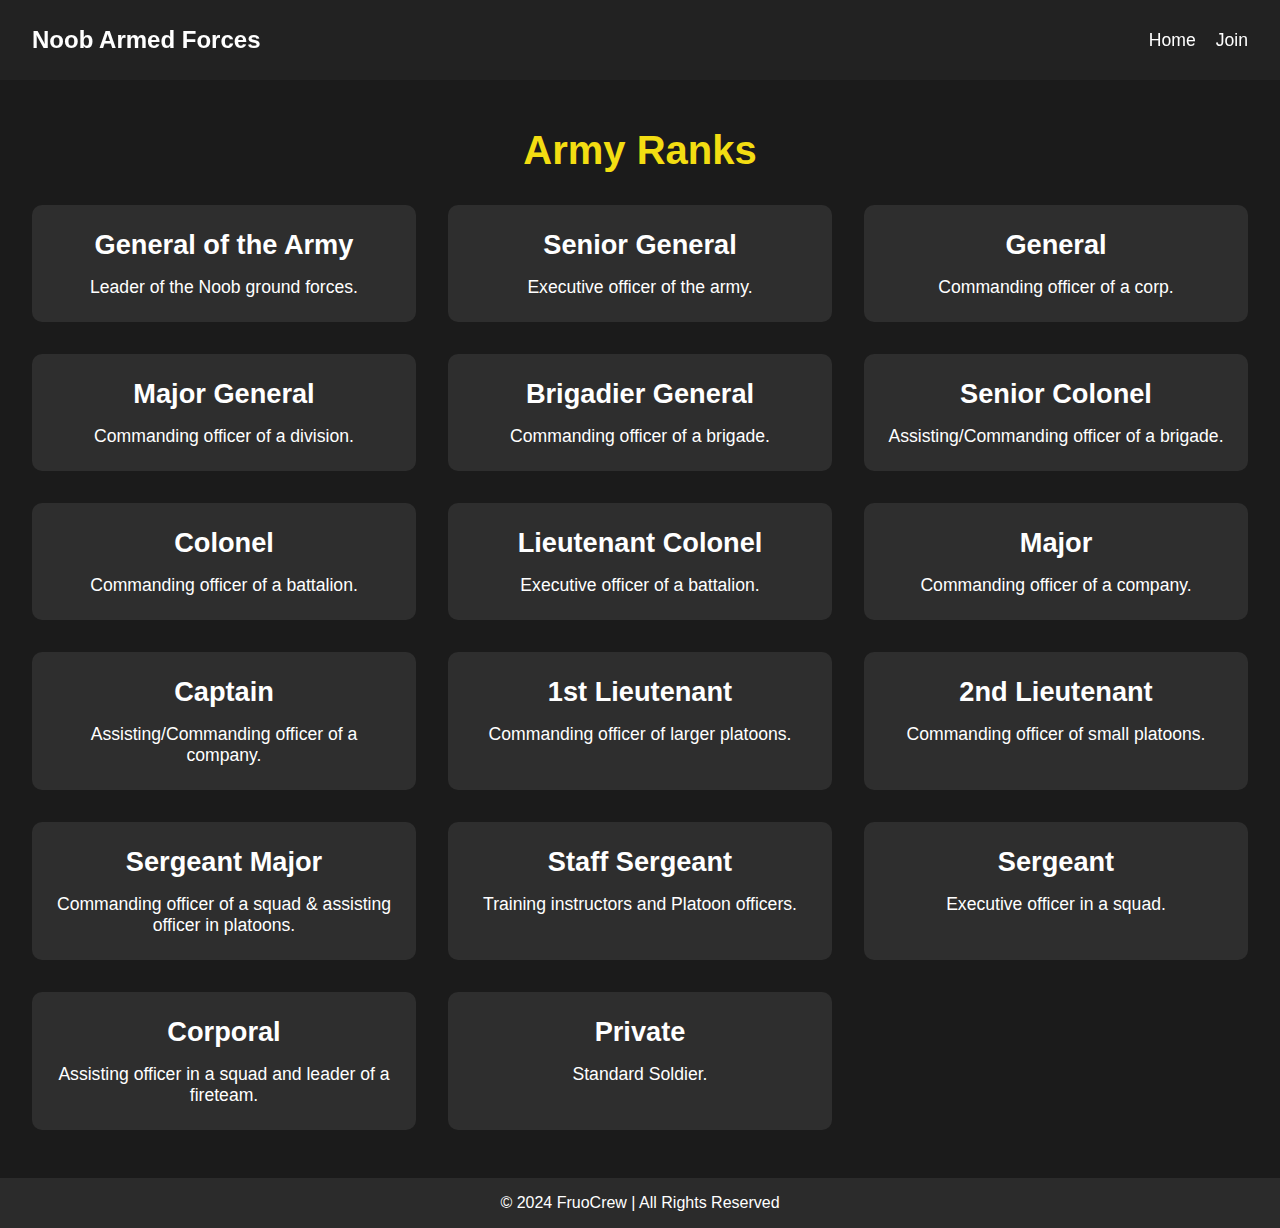
==== NAF/ranks/index.html @ 79b8bc30 "NAF" ====
<!DOCTYPE html>
<html lang="en">
<head>
    <meta charset="UTF-8">
    <meta name="viewport" content="width=device-width, initial-scale=1.0">
    <meta http-equiv="X-UA-Compatible" content="ie=edge">
    <title>Noob Armed Forces | Milsim</title>
    <link rel="stylesheet" href="styles.css">
</head>
<body>
    <!-- Navigation -->
    <header>
        <div class="container">
            <div class="logo">Noob Armed Forces</div>
            <nav>
                <ul>
                    <li><a href="https://thefruocrew.github.io/NAF/">Home</a></li>
                    <li><a href="https://discord.gg/zwAT4NjpgK">Join</a></li>
                </ul>
            </nav>
        </div>
    </header>

<!-- Ranks Section -->
    <section id="ranks" class="ranks">
        <h2>Army Ranks</h2>
        <div class="ranks-grid">
            <!-- High Command Ranks -->
            <div class="rank-card">
                <h3>General of the Army</h3>
                <p>Leader of the Noob ground forces.</p>
            </div>
            <div class="rank-card">
                <h3>Senior General</h3>
                <p>Executive officer of the army.</p>
            </div>
            <div class="rank-card">
                <h3>General</h3>
                <p>Commanding officer of a corp.</p>
            </div>
            <div class="rank-card">
                <h3>Major General</h3>
                <p>Commanding officer of a division.</p>
            </div>
            <div class="rank-card">
                <h3>Brigadier General</h3>
                <p>Commanding officer of a brigade.</p>
            </div>
            <div class="rank-card">
                <h3>Senior Colonel</h3>
                <p>Assisting/Commanding officer of a brigade.</p>
            </div>
            <div class="rank-card">
                <h3>Colonel</h3>
                <p>Commanding officer of a battalion.</p>
            </div>
            <div class="rank-card">
                <h3>Lieutenant Colonel</h3>
                <p>Executive officer of a battalion.</p>
            </div>

            <!-- Officer Ranks -->
            <div class="rank-card">
                <h3>Major</h3>
                <p>Commanding officer of a company.</p>
            </div>
            <div class="rank-card">
                <h3>Captain</h3>
                <p>Assisting/Commanding officer of a company.</p>
            </div>
            <div class="rank-card">
                <h3>1st Lieutenant</h3>
                <p>Commanding officer of larger platoons.</p>
            </div>
            <div class="rank-card">
                <h3>2nd Lieutenant</h3>
                <p>Commanding officer of small platoons.</p>
            </div>
            <div class="rank-card">
                <h3>Sergeant Major</h3>
                <p>Commanding officer of a squad & assisting officer in platoons.</p>
            </div>
            <div class="rank-card">
                <h3>Staff Sergeant</h3>
                <p>Training instructors and Platoon officers.</p>
            </div>

            <!-- Troop Ranks -->
            <div class="rank-card">
                <h3>Sergeant</h3>
                <p>Executive officer in a squad.</p>
            </div>
            <div class="rank-card">
                <h3>Corporal</h3>
                <p>Assisting officer in a squad and leader of a fireteam.</p>
            </div>
            <div class="rank-card">
                <h3>Private</h3>
                <p>Standard Soldier.</p>
            </div>
        </div>
    </section>

        <!-- Footer -->
        <footer>
            <p>&copy; 2024 FruoCrew | All Rights Reserved</p>
        </footer>
    
        <script src="script.js"></script>
    </body>
    </htm>
---- NAF/ranks/styles.css ----
/* Global Styles */
* {
    margin: 0;
    padding: 0;
    box-sizing: border-box;
}

body {
    font-family: 'Arial', sans-serif;
    background-color: #1e1e1e;
    color: #fff;
}

.container {
    display: flex;
    justify-content: space-between;
    align-items: center;
    padding: 1rem 2rem;
}

/* Header */
header {
    background-color: #2b2b2b5e;
    padding: 10px 0;
    position: sticky;
    top: 0;
    z-index: 100;
}

.logo {
    font-size: 1.5rem;
    font-weight: bold;
}

nav ul {
    display: flex;
    list-style-type: none;
}

nav ul li {
    margin-left: 20px;
}

nav ul li a {
    color: #fff;
    text-decoration: none;
    font-size: 1.1rem;
    transition: color 0.3s;
}

nav ul li a:hover {
    color: #f3e412;
}

/* Hero Section */
.hero {
    background: url('https://media1.tenor.com/m/XN9hpMXIb68AAAAd/nic-roblox.gif') no-repeat center center/cover;
    height: 100vh;
    display: flex;
    align-items: center;
    justify-content: center;
    text-align: center;
}

.hero-text {
    max-width: 700px;
    color: #fff;
}

.hero h1 {
    font-size: 3.5rem;
    margin-bottom: 1rem;
}

.hero p {
    font-size: 1.3rem;
    margin-bottom: 1.5rem;
}

.cta-btn {
    background-color: #f3ef12;
    color: #fff;
    padding: 15px 30px;
    border: none;
    border-radius: 5px;
    font-size: 1.2rem;
    cursor: pointer;
    transition: background-color 0.3s;
}

.cta-btn:hover {
    background-color: #e6c222;
}

/* Ranks Section */
.ranks {
    padding: 3rem 2rem;
    text-align: center;
    background-color: #1b1b1b;
}

.ranks h2 {
    font-size: 2.5rem;
    margin-bottom: 2rem;
    color: #f3dd12;
}

.ranks-grid {
    display: grid;
    grid-template-columns: repeat(3, 1fr);
    gap: 2rem;
}

.rank-card {
    background-color: #2e2e2e;
    padding: 1.5rem;
    border-radius: 10px;
    transition: transform 0.3s;
}

.rank-card:hover {
    transform: scale(1.05);
}

.rank-card h3 {
    font-size: 1.7rem;
    margin-bottom: 1rem;
}

.rank-card p {
    font-size: 1.1rem;
}

/* Events Section */
.events {
    padding: 3rem 2rem;
    background-color: #202020;
}

.events h2 {
    font-size: 2.5rem;
    margin-bottom: 2rem;
    color: #f3dd12;
    text-align: center;
}

.event-list {
    display: flex;
    justify-content: space-around;
}

.event {
    background-color: #2e2e2e;
    padding: 1.5rem;
    border-radius: 10px;
    text-align: center;
}

.event h3 {
    font-size: 1.5rem;
    margin-bottom: 0.5rem;
}

/* Join Section */
.join {
    padding: 3rem 2rem;
    text-align: center;
    background-color: #1b1b1b;
}

.join h2 {
    font-size: 2.5rem;
    margin-bottom: 1.5rem;
    color: #f3dd12;
}

/* Footer */
footer {
    padding: 1rem 0;
    background-color: #2b2b2b;
    text-align: center;
}
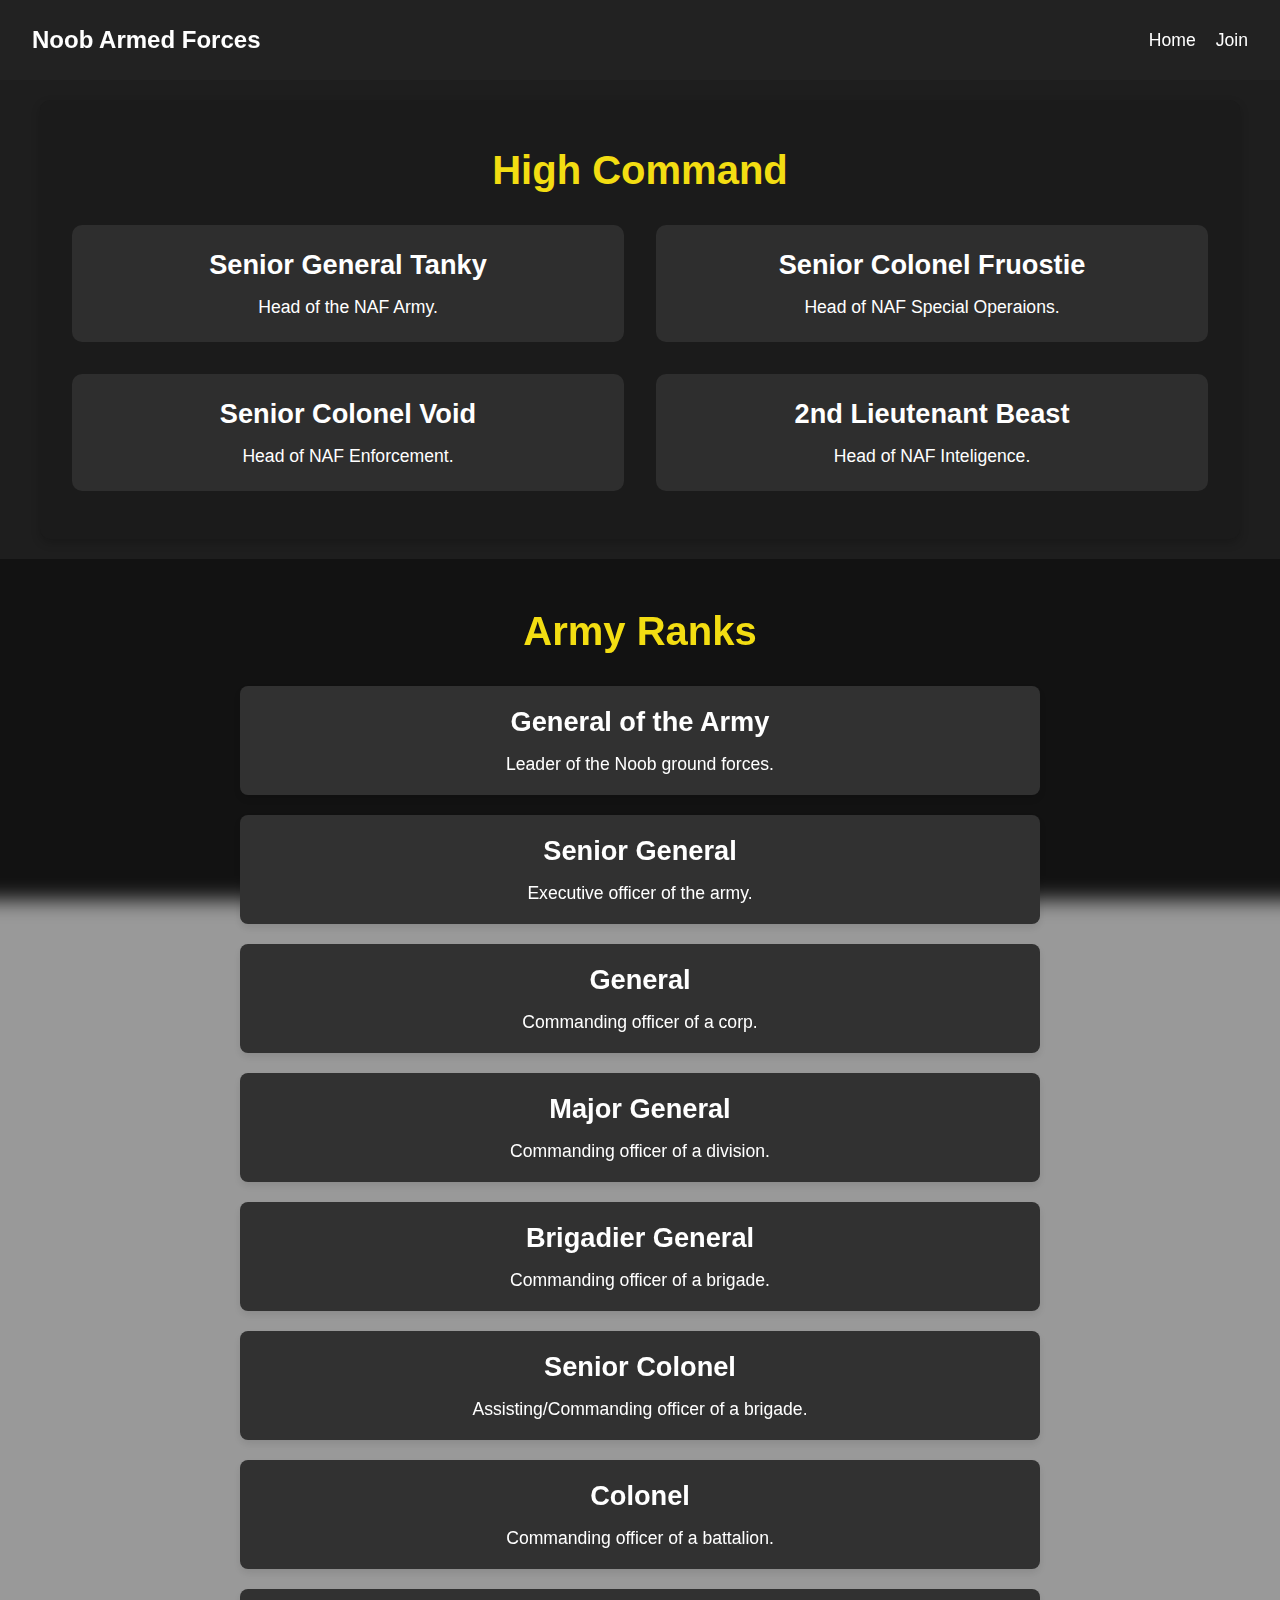
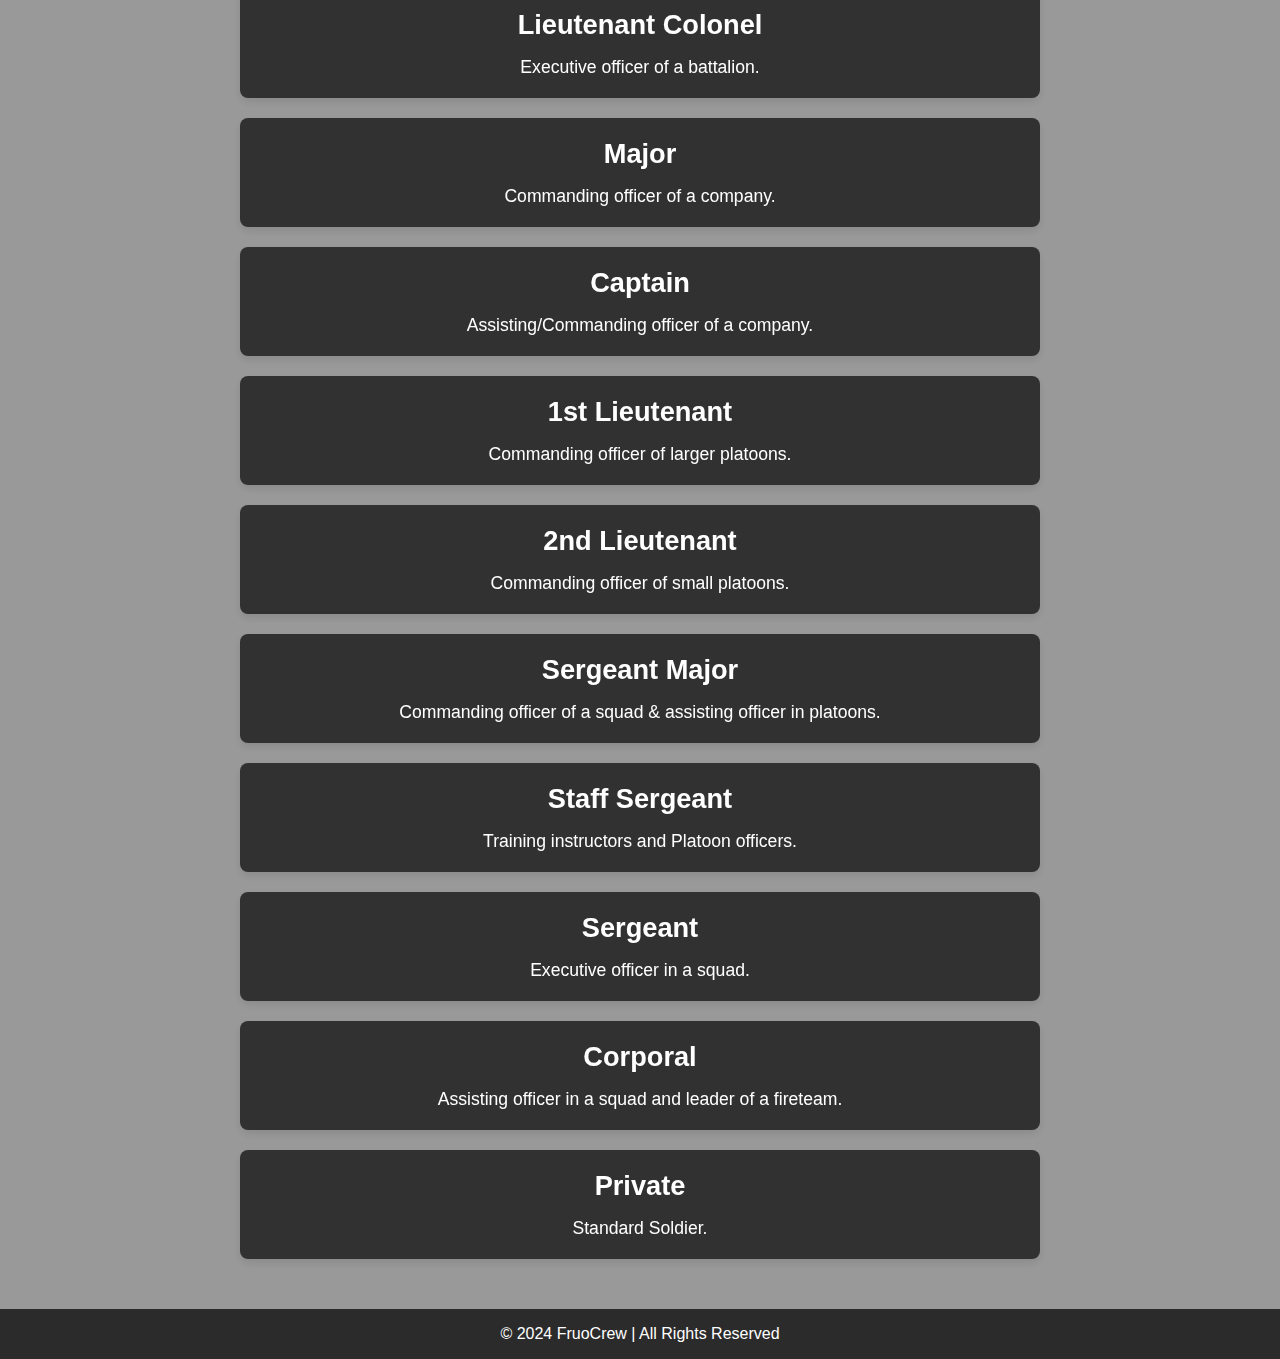
==== commit 11e0f890: "BLURRRR!!!!!!!!!!" ====
--- a/NAF/ranks/index.html
+++ b/NAF/ranks/index.html
@@ -21,85 +21,108 @@
         </div>
     </header>
 
-<!-- Ranks Section -->
-    <section id="ranks" class="ranks">
-        <h2>Army Ranks</h2>
-        <div class="ranks-grid">
-            <!-- High Command Ranks -->
-            <div class="rank-card">
-                <h3>General of the Army</h3>
-                <p>Leader of the Noob ground forces.</p>
+<!-- High Command -->
+    <section id="highcommand" class="highcommand">
+        <h2>High Command</h2>
+        <div class="command-grid">
+            <div class="command-card">
+                <h3>Senior General Tanky</h3>
+                <p>Head of the NAF Army.</p>
             </div>
-            <div class="rank-card">
-                <h3>Senior General</h3>
-                <p>Executive officer of the army.</p>
+            <div class="command-card">
+                <h3>Senior Colonel Fruostie</h3>
+                <p>Head of NAF Special Operaions.</p>
             </div>
-            <div class="rank-card">
-                <h3>General</h3>
-                <p>Commanding officer of a corp.</p>
+            <div class="command-card">
+                <h3>Senior Colonel Void</h3>
+                <p>Head of NAF Enforcement.</p>
             </div>
-            <div class="rank-card">
-                <h3>Major General</h3>
-                <p>Commanding officer of a division.</p>
-            </div>
-            <div class="rank-card">
-                <h3>Brigadier General</h3>
-                <p>Commanding officer of a brigade.</p>
-            </div>
-            <div class="rank-card">
-                <h3>Senior Colonel</h3>
-                <p>Assisting/Commanding officer of a brigade.</p>
-            </div>
-            <div class="rank-card">
-                <h3>Colonel</h3>
-                <p>Commanding officer of a battalion.</p>
-            </div>
-            <div class="rank-card">
-                <h3>Lieutenant Colonel</h3>
-                <p>Executive officer of a battalion.</p>
-            </div>
-
-            <!-- Officer Ranks -->
-            <div class="rank-card">
-                <h3>Major</h3>
-                <p>Commanding officer of a company.</p>
-            </div>
-            <div class="rank-card">
-                <h3>Captain</h3>
-                <p>Assisting/Commanding officer of a company.</p>
-            </div>
-            <div class="rank-card">
-                <h3>1st Lieutenant</h3>
-                <p>Commanding officer of larger platoons.</p>
-            </div>
-            <div class="rank-card">
-                <h3>2nd Lieutenant</h3>
-                <p>Commanding officer of small platoons.</p>
-            </div>
-            <div class="rank-card">
-                <h3>Sergeant Major</h3>
-                <p>Commanding officer of a squad & assisting officer in platoons.</p>
-            </div>
-            <div class="rank-card">
-                <h3>Staff Sergeant</h3>
-                <p>Training instructors and Platoon officers.</p>
-            </div>
-
-            <!-- Troop Ranks -->
-            <div class="rank-card">
-                <h3>Sergeant</h3>
-                <p>Executive officer in a squad.</p>
-            </div>
-            <div class="rank-card">
-                <h3>Corporal</h3>
-                <p>Assisting officer in a squad and leader of a fireteam.</p>
-            </div>
-            <div class="rank-card">
-                <h3>Private</h3>
-                <p>Standard Soldier.</p>
+            <div class="command-card">
+                <h3>2nd Lieutenant Beast</h3>
+                <p>Head of NAF Inteligence.</p>
             </div>
         </div>
     </section>
+
+<!-- Ranks Section -->
+<section id="ranks" class="ranks">
+    <h2>Army Ranks</h2>
+    <div class="ranks-grid">
+        <!-- High Command Ranks -->
+        <div class="rank-card">
+            <h3>General of the Army</h3>
+            <p>Leader of the Noob ground forces.</p>
+        </div>
+        <div class="rank-card">
+            <h3>Senior General</h3>
+            <p>Executive officer of the army.</p>
+        </div>
+        <div class="rank-card">
+            <h3>General</h3>
+            <p>Commanding officer of a corp.</p>
+        </div>
+        <div class="rank-card">
+            <h3>Major General</h3>
+            <p>Commanding officer of a division.</p>
+        </div>
+        <div class="rank-card">
+            <h3>Brigadier General</h3>
+            <p>Commanding officer of a brigade.</p>
+        </div>
+        <div class="rank-card">
+            <h3>Senior Colonel</h3>
+            <p>Assisting/Commanding officer of a brigade.</p>
+        </div>
+        <div class="rank-card">
+            <h3>Colonel</h3>
+            <p>Commanding officer of a battalion.</p>
+        </div>
+        <div class="rank-card">
+            <h3>Lieutenant Colonel</h3>
+            <p>Executive officer of a battalion.</p>
+        </div>
+
+        <!-- Officer Ranks -->
+        <div class="rank-card">
+            <h3>Major</h3>
+            <p>Commanding officer of a company.</p>
+        </div>
+        <div class="rank-card">
+            <h3>Captain</h3>
+            <p>Assisting/Commanding officer of a company.</p>
+        </div>
+        <div class="rank-card">
+            <h3>1st Lieutenant</h3>
+            <p>Commanding officer of larger platoons.</p>
+        </div>
+        <div class="rank-card">
+            <h3>2nd Lieutenant</h3>
+            <p>Commanding officer of small platoons.</p>
+        </div>
+        <div class="rank-card">
+            <h3>Sergeant Major</h3>
+            <p>Commanding officer of a squad & assisting officer in platoons.</p>
+        </div>
+        <div class="rank-card">
+            <h3>Staff Sergeant</h3>
+            <p>Training instructors and Platoon officers.</p>
+        </div>
+
+        <!-- Troop Ranks -->
+        <div class="rank-card">
+            <h3>Sergeant</h3>
+            <p>Executive officer in a squad.</p>
+        </div>
+        <div class="rank-card">
+            <h3>Corporal</h3>
+            <p>Assisting officer in a squad and leader of a fireteam.</p>
+        </div>
+        <div class="rank-card">
+            <h3>Private</h3>
+            <p>Standard Soldier.</p>
+        </div>
+    </div>
+</section>
 
         <!-- Footer -->
         <footer>
--- a/NAF/ranks/styles.css
+++ b/NAF/ranks/styles.css
@@ -3,6 +3,14 @@
     margin: 0;
     padding: 0;
     box-sizing: border-box;
+}
+
+html, body {
+    height: 100%; /* Ensure the background covers the full height */
+    font-family: 'Arial', sans-serif;
+    background: url('https://media1.tenor.com/m/XN9hpMXIb68AAAAd/nic-roblox.gif') no-repeat center center fixed;
+    background-size: cover; /* Ensures the image covers the entire page */
+    color: #fff;
 }
 
 body {
@@ -54,7 +62,6 @@
 
 /* Hero Section */
 .hero {
-    background: url('https://media1.tenor.com/m/XN9hpMXIb68AAAAd/nic-roblox.gif') no-repeat center center/cover;
     height: 100vh;
     display: flex;
     align-items: center;
@@ -93,6 +100,17 @@
 }
 
 /* Ranks Section */
+#ranks {
+    background-color: rgba(0, 0, 0, 0.4); /* Transparent background */
+    backdrop-filter: blur(10px); /* Adds a blur effect */
+    -webkit-backdrop-filter: blur(10px); /* Safari support */
+    background-size: cover; /* Ensures the image covers the entire section */
+    background-position: center; /* Centers the image */
+    background-repeat: no-repeat; /* Prevents the image from repeating */
+    padding: 50px 0; /* Adds padding to give the section some vertical spacing */
+    color: white; /* Ensures text is visible (optional, depending on image) */
+}
+
 .ranks {
     padding: 3rem 2rem;
     text-align: center;
@@ -107,27 +125,75 @@
 
 .ranks-grid {
     display: grid;
-    grid-template-columns: repeat(3, 1fr);
+    grid-template-columns: 1fr; /* Ensures one card per row */
+    gap: 20px; /* Adds space between the cards */
+    max-width: 800px; /* Limits the width of the grid */
+    margin: 0 auto; /* Centers the grid */
+}
+
+.rank-card {
+    background-color: #313131;
+    padding: 20px;
+    border-radius: 8px;
+    box-shadow: 0 4px 8px rgba(0, 0, 0, 0.1);
+    transition: transform 0.3s ease;
+}
+
+.rank-card:hover {
+    transform: scale(1.05); /* Adds a hover effect */
+}
+
+
+.rank-card h3 {
+    font-size: 1.7rem;
+    margin-bottom: 1rem;
+}
+
+.rank-card p {
+    font-size: 1.1rem;
+}
+
+/* High Command */
+.highcommand {
+    padding: 3rem 2rem;
+    text-align: center;
+    background-color: #1b1b1b;
+    box-shadow: 0 4px 10px rgba(0, 0, 0, 0.2); /* Adds a drop shadow to the section */
+    border-radius: 10px; /* Optional: adds rounded corners */
+    margin: 20px auto; /* Adds space around the section */
+    max-width: 1200px; /* Limits the width */
+}
+
+
+.highcommand h2 {
+    font-size: 2.5rem;
+    margin-bottom: 2rem;
+    color: #f3dd12;
+}
+
+.command-grid {
+    display: grid;
+    grid-template-columns: repeat(2, 1fr);
     gap: 2rem;
 }
 
-.rank-card {
+.command-card {
     background-color: #2e2e2e;
     padding: 1.5rem;
     border-radius: 10px;
     transition: transform 0.3s;
 }
 
-.rank-card:hover {
+.command-card:hover {
     transform: scale(1.05);
 }
 
-.rank-card h3 {
+.command-card h3 {
     font-size: 1.7rem;
     margin-bottom: 1rem;
 }
 
-.rank-card p {
+.command-card p {
     font-size: 1.1rem;
 }
 
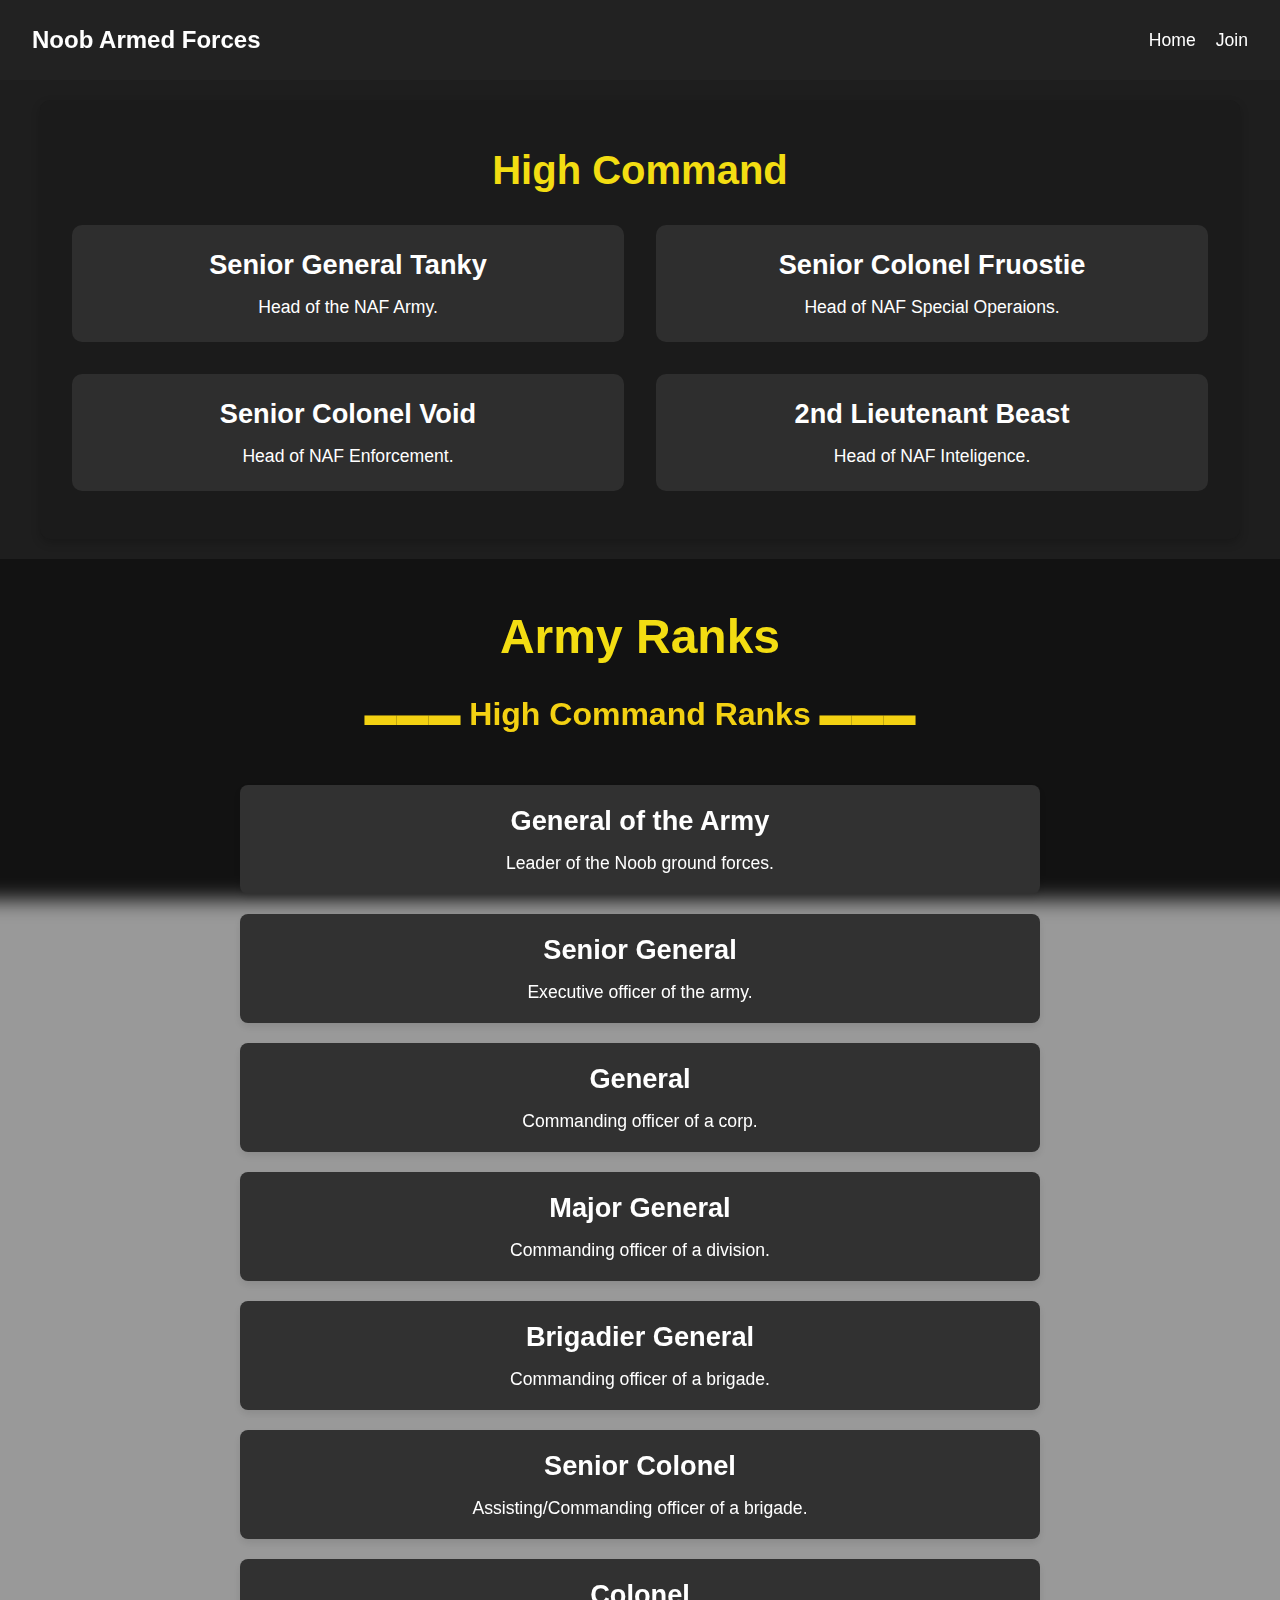
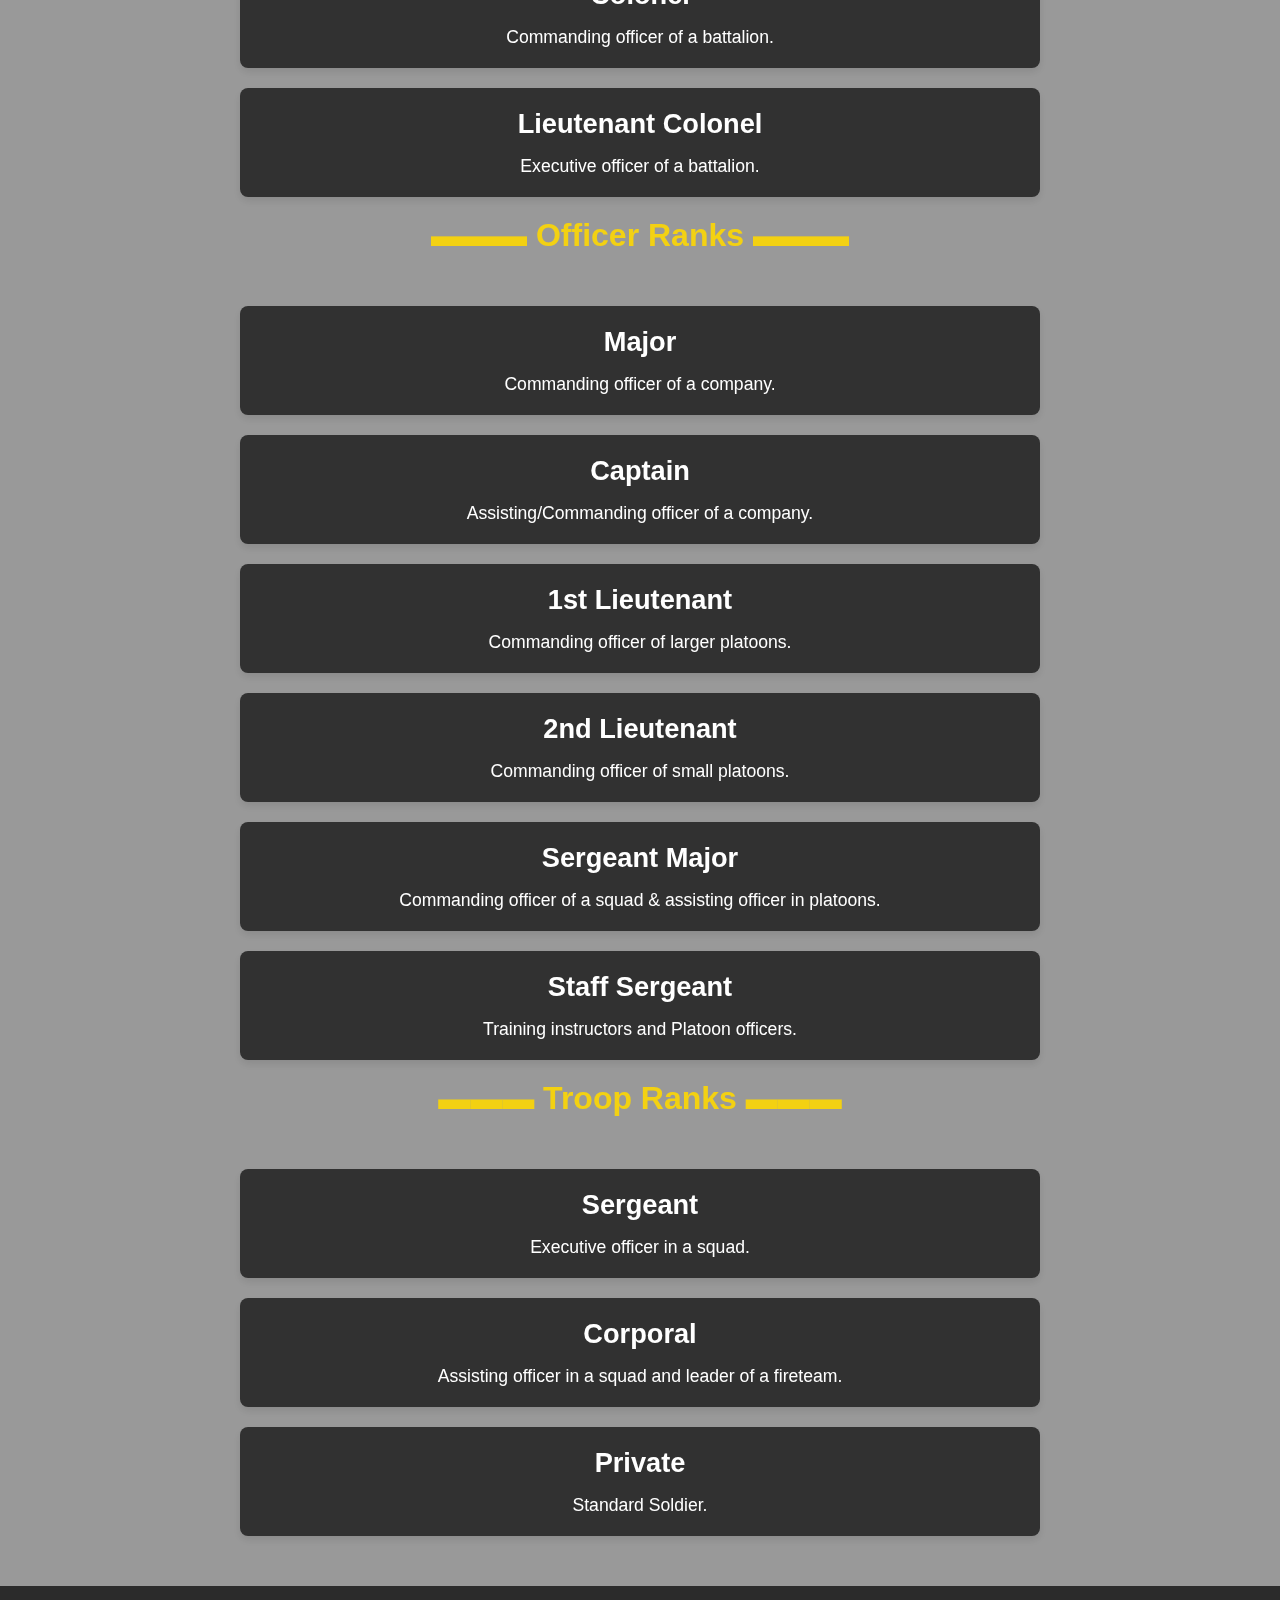
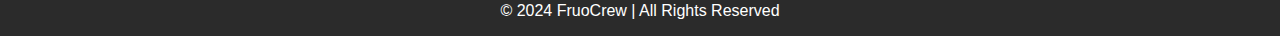
==== commit 5278f559: "Ranks" ====
--- a/NAF/ranks/index.html
+++ b/NAF/ranks/index.html
@@ -46,9 +46,10 @@
 
 <!-- Ranks Section -->
 <section id="ranks" class="ranks">
-    <h2>Army Ranks</h2>
+    <h1>Army Ranks</h1>
     <div class="ranks-grid">
         <!-- High Command Ranks -->
+         <h2>▬▬▬ High Command Ranks ▬▬▬</h2>
         <div class="rank-card">
             <h3>General of the Army</h3>
             <p>Leader of the Noob ground forces.</p>
@@ -83,6 +84,7 @@
         </div>
 
         <!-- Officer Ranks -->
+        <h2>▬▬▬ Officer Ranks ▬▬▬</h2>       
         <div class="rank-card">
             <h3>Major</h3>
             <p>Commanding officer of a company.</p>
@@ -109,6 +111,7 @@
         </div>
 
         <!-- Troop Ranks -->
+        <h2>▬▬▬ Troop Ranks ▬▬▬</h2>  
         <div class="rank-card">
             <h3>Sergeant</h3>
             <p>Executive officer in a squad.</p>
--- a/NAF/ranks/styles.css
+++ b/NAF/ranks/styles.css
@@ -117,10 +117,16 @@
     background-color: #1b1b1b;
 }
 
+.ranks h1 {
+    font-size: 3rem;
+    margin-bottom: 2rem;
+    color: #f3dd12;
+}
+
 .ranks h2 {
-    font-size: 2.5rem;
-    margin-bottom: 2rem;
-    color: #f3dd12;
+    font-size: 2rem;
+    margin-bottom: 2rem;
+    color: #f3d112;
 }
 
 .ranks-grid {
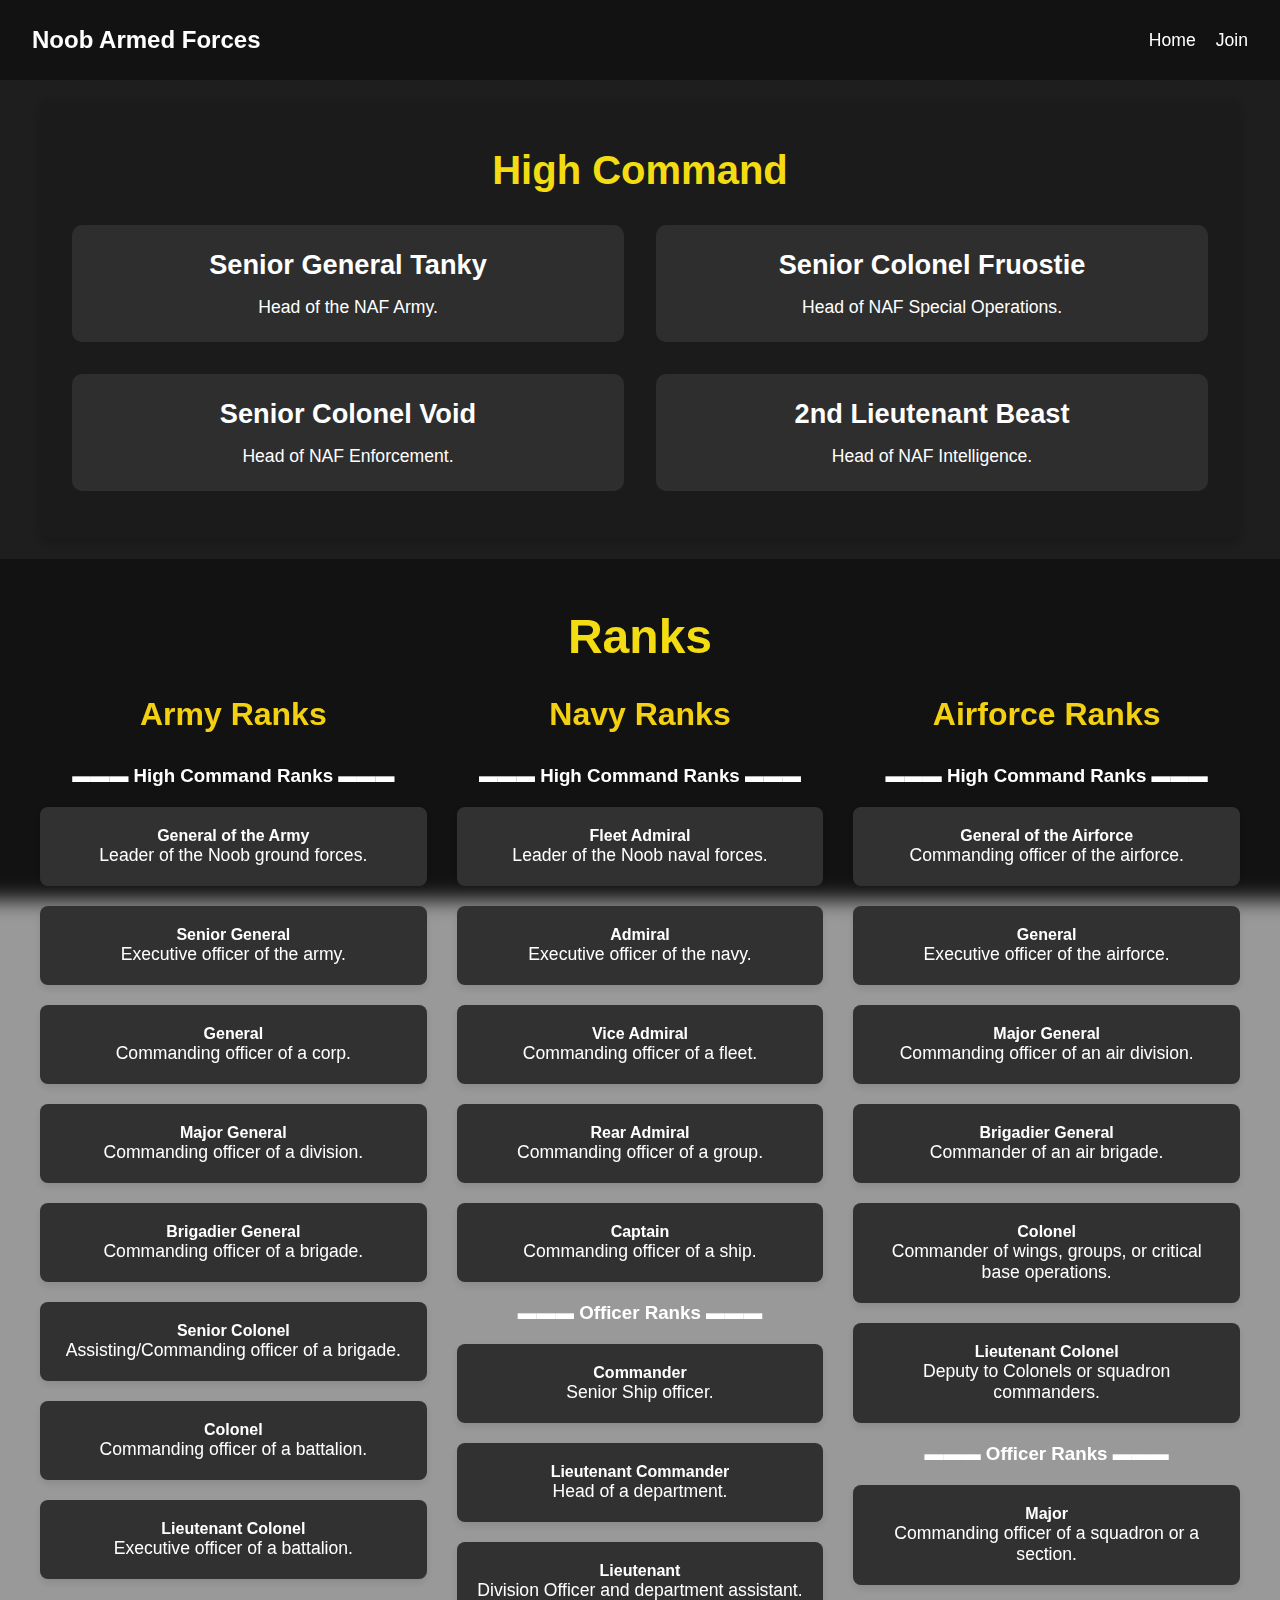
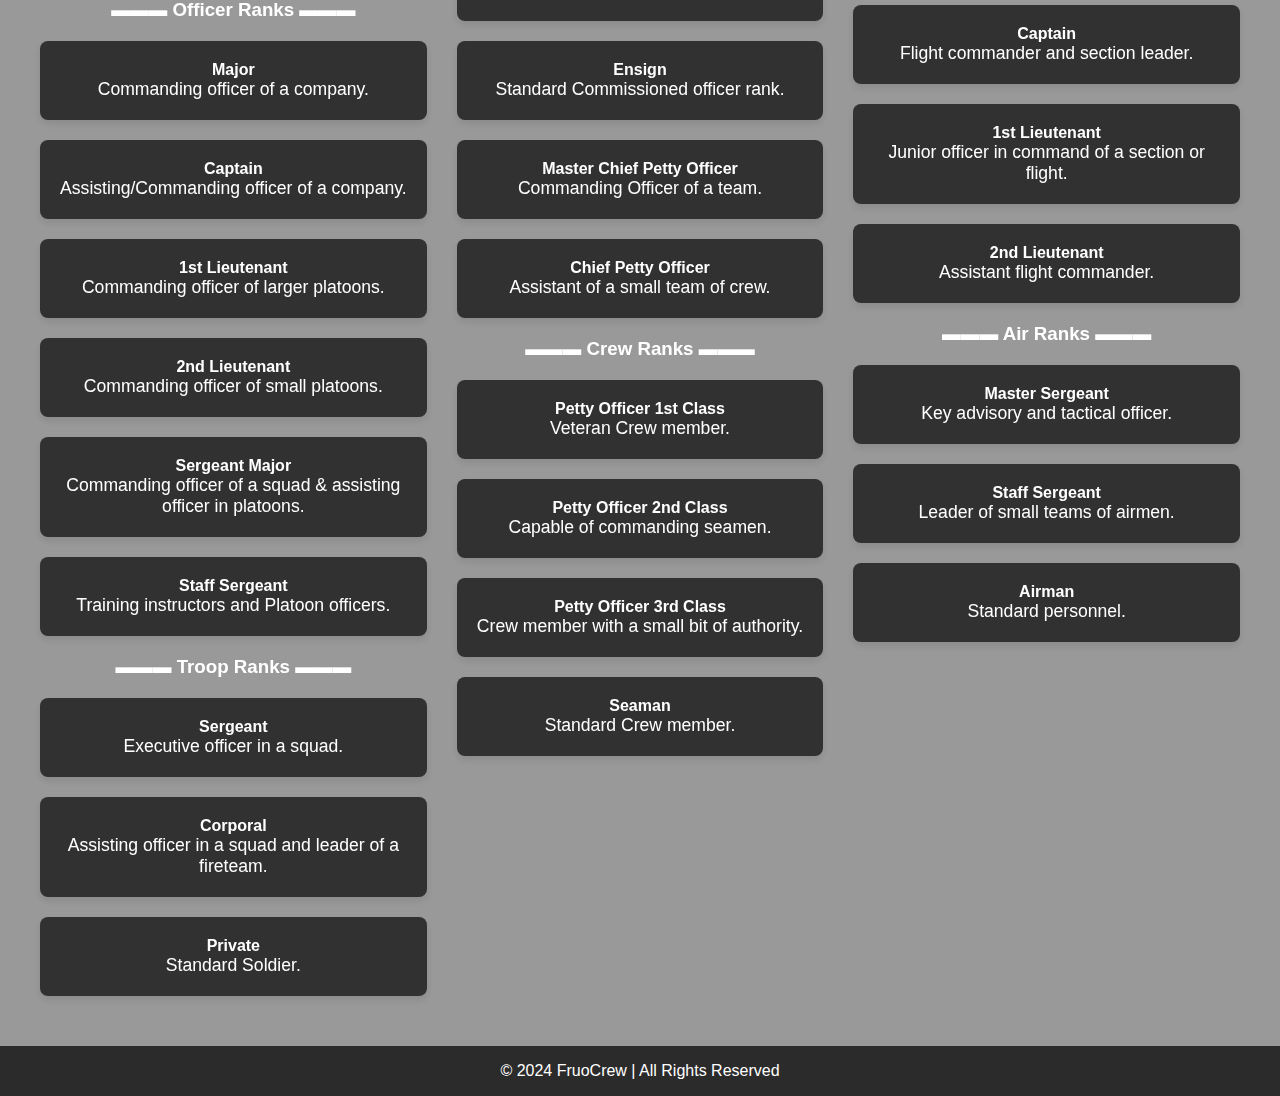
==== commit 982297ba: "regergergerg" ====
--- a/NAF/ranks/index.html
+++ b/NAF/ranks/index.html
@@ -4,7 +4,7 @@
     <meta charset="UTF-8">
     <meta name="viewport" content="width=device-width, initial-scale=1.0">
     <meta http-equiv="X-UA-Compatible" content="ie=edge">
-    <title>Noob Armed Forces | Milsim</title>
+    <title>Noob Armed Forces | Ranks</title>
     <link rel="stylesheet" href="styles.css">
 </head>
 <body>
@@ -21,7 +21,7 @@
         </div>
     </header>
 
-<!-- High Command -->
+    <!-- High Command -->
     <section id="highcommand" class="highcommand">
         <h2>High Command</h2>
         <div class="command-grid">
@@ -31,7 +31,7 @@
             </div>
             <div class="command-card">
                 <h3>Senior Colonel Fruostie</h3>
-                <p>Head of NAF Special Operaions.</p>
+                <p>Head of NAF Special Operations.</p>
             </div>
             <div class="command-card">
                 <h3>Senior Colonel Void</h3>
@@ -39,99 +39,243 @@
             </div>
             <div class="command-card">
                 <h3>2nd Lieutenant Beast</h3>
-                <p>Head of NAF Inteligence.</p>
+                <p>Head of NAF Intelligence.</p>
             </div>
         </div>
     </section>
 
-<!-- Ranks Section -->
-<section id="ranks" class="ranks">
-    <h1>Army Ranks</h1>
-    <div class="ranks-grid">
-        <!-- High Command Ranks -->
-         <h2>▬▬▬ High Command Ranks ▬▬▬</h2>
-        <div class="rank-card">
-            <h3>General of the Army</h3>
-            <p>Leader of the Noob ground forces.</p>
+    <!-- Ranks Section -->
+    <section id="ranks" class="ranks">
+        <h1>Ranks</h1>
+        <div class="ranks-container">
+            <div class="army-ranks">
+                <h2>Army Ranks</h2>
+                <div class="ranks-grid">
+                    <!-- High Command Ranks -->
+                    <h3>▬▬▬ High Command Ranks ▬▬▬</h3>
+                    <div class="rank-card">
+                        <h4>General of the Army</h4>
+                        <p>Leader of the Noob ground forces.</p>
+                    </div>
+                    <div class="rank-card">
+                        <h4>Senior General</h4>
+                        <p>Executive officer of the army.</p>
+                    </div>
+                    <div class="rank-card">
+                        <h4>General</h4>
+                        <p>Commanding officer of a corp.</p>
+                    </div>
+                    <div class="rank-card">
+                        <h4>Major General</h4>
+                        <p>Commanding officer of a division.</p>
+                    </div>
+                    <div class="rank-card">
+                        <h4>Brigadier General</h4>
+                        <p>Commanding officer of a brigade.</p>
+                    </div>
+                    <div class="rank-card">
+                        <h4>Senior Colonel</h4>
+                        <p>Assisting/Commanding officer of a brigade.</p>
+                    </div>
+                    <div class="rank-card">
+                        <h4>Colonel</h4>
+                        <p>Commanding officer of a battalion.</p>
+                    </div>
+                    <div class="rank-card">
+                        <h4>Lieutenant Colonel</h4>
+                        <p>Executive officer of a battalion.</p>
+                    </div>
+
+                    <!-- Officer Ranks -->
+                    <h3>▬▬▬ Officer Ranks ▬▬▬</h3>
+                    <div class="rank-card">
+                        <h4>Major</h4>
+                        <p>Commanding officer of a company.</p>
+                    </div>
+                    <div class="rank-card">
+                        <h4>Captain</h4>
+                        <p>Assisting/Commanding officer of a company.</p>
+                    </div>
+                    <div class="rank-card">
+                        <h4>1st Lieutenant</h4>
+                        <p>Commanding officer of larger platoons.</p>
+                    </div>
+                    <div class="rank-card">
+                        <h4>2nd Lieutenant</h4>
+                        <p>Commanding officer of small platoons.</p>
+                    </div>
+                    <div class="rank-card">
+                        <h4>Sergeant Major</h4>
+                        <p>Commanding officer of a squad & assisting officer in platoons.</p>
+                    </div>
+                    <div class="rank-card">
+                        <h4>Staff Sergeant</h4>
+                        <p>Training instructors and Platoon officers.</p>
+                    </div>
+
+                    <!-- Troop Ranks -->
+                    <h3>▬▬▬ Troop Ranks ▬▬▬</h3>
+                    <div class="rank-card">
+                        <h4>Sergeant</h4>
+                        <p>Executive officer in a squad.</p>
+                    </div>
+                    <div class="rank-card">
+                        <h4>Corporal</h4>
+                        <p>Assisting officer in a squad and leader of a fireteam.</p>
+                    </div>
+                    <div class="rank-card">
+                        <h4>Private</h4>
+                        <p>Standard Soldier.</p>
+                    </div>
+                </div>
+            </div>
+
+            <div class="navy-ranks">
+                <h2>Navy Ranks</h2>
+                <div class="ranks-grid">
+                    <!-- High Command Ranks -->
+                    <h3>▬▬▬ High Command Ranks ▬▬▬</h3>
+                    <div class="rank-card">
+                        <h4>Fleet Admiral</h4>
+                        <p>Leader of the Noob naval forces.</p>
+                    </div>
+                    <div class="rank-card">
+                        <h4>Admiral</h4>
+                        <p>Executive officer of the navy.</p>
+                    </div>
+                    <div class="rank-card">
+                        <h4>Vice Admiral</h4>
+                        <p>Commanding officer of a fleet.</p>
+                    </div>
+                    <div class="rank-card">
+                        <h4>Rear Admiral</h4>
+                        <p>Commanding officer of a group.</p>
+                    </div>
+                    <div class="rank-card">
+                        <h4>Captain</h4>
+                        <p>Commanding officer of a ship.</p>
+                    </div>
+
+                    <!-- Officer Ranks -->
+                    <h3>▬▬▬ Officer Ranks ▬▬▬</h3>
+                    <div class="rank-card">
+                        <h4>Commander</h4>
+                        <p>Senior Ship officer.</p>
+                    </div>
+                    <div class="rank-card">
+                        <h4>Lieutenant Commander</h4>
+                        <p>Head of a department.</p>
+                    </div>
+                    <div class="rank-card">
+                        <h4>Lieutenant</h4>
+                        <p>Division Officer and department assistant.</p>
+                    </div>
+                    <div class="rank-card">
+                        <h4>Ensign</h4>
+                        <p>Standard Commissioned officer rank.</p>
+                    </div>
+                    <div class="rank-card">
+                        <h4>Master Chief Petty Officer</h4>
+                        <p>Commanding Officer of a team.</p>
+                    </div>
+                    <div class="rank-card">
+                        <h4>Chief Petty Officer</h4>
+                        <p>Assistant of a small team of crew.</p>
+                    </div>
+
+                    <!-- Crew Ranks -->
+                    <h3>▬▬▬ Crew Ranks ▬▬▬</h3>
+                    <div class="rank-card">
+                        <h4>Petty Officer 1st Class</h4>
+                        <p>Veteran Crew member.</p>
+                    </div>
+                    <div class="rank-card">
+                        <h4>Petty Officer 2nd Class</h4>
+                        <p>Capable of commanding seamen.</p>
+                    </div>
+                    <div class="rank-card">
+                        <h4>Petty Officer 3rd Class</h4>
+                        <p>Crew member with a small bit of authority.</p>
+                    </div>
+                    <div class="rank-card">
+                        <h4>Seaman</h4>
+                        <p>Standard Crew member.</p>
+                    </div>
+                </div>
+            </div>
+            <div class="airforce-ranks">
+                <h2>Airforce Ranks</h2>
+                <div class="ranks-grid">
+                    <!-- High Command Ranks -->
+                    <h3>▬▬▬ High Command Ranks ▬▬▬</h3>
+                    <div class="rank-card">
+                        <h4>General of the Airforce</h4>
+                        <p>Commanding officer of the airforce.</p>
+                    </div>
+                    <div class="rank-card">
+                        <h4>General</h4>
+                        <p>Executive officer of the airforce.</p>
+                    </div>
+                    <div class="rank-card">
+                        <h4>Major General</h4>
+                        <p>Commanding officer of an air division.</p>
+                    </div>
+                    <div class="rank-card">
+                        <h4>Brigadier General</h4>
+                        <p>Commander of an air brigade.</p>
+                    </div>
+                    <div class="rank-card">
+                        <h4>Colonel</h4>
+                        <p>Commander of wings, groups, or critical base operations.</p>
+                    </div>
+                    <div class="rank-card">
+                        <h4>Lieutenant Colonel</h4>
+                        <p>Deputy to Colonels or squadron commanders.</p>
+                    </div>
+            
+                    <!-- Officer Ranks -->
+                    <h3>▬▬▬ Officer Ranks ▬▬▬</h3>
+                    <div class="rank-card">
+                        <h4>Major</h4>
+                        <p>Commanding officer of a squadron or a section.</p>
+                    </div>
+                    <div class="rank-card">
+                        <h4>Captain</h4>
+                        <p>Flight commander and section leader.</p>
+                    </div>
+                    <div class="rank-card">
+                        <h4>1st Lieutenant</h4>
+                        <p>Junior officer in command of a section or flight.</p>
+                    </div>
+                    <div class="rank-card">
+                        <h4>2nd Lieutenant</h4>
+                        <p>Assistant flight commander.</p>
+                    </div>
+            
+                    <!-- Air Ranks -->
+                    <h3>▬▬▬ Air Ranks ▬▬▬</h3>
+                    <div class="rank-card">
+                        <h4>Master Sergeant</h4>
+                        <p>Key advisory and tactical officer.</p>
+                    </div>
+                    <div class="rank-card">
+                        <h4>Staff Sergeant</h4>
+                        <p>Leader of small teams of airmen.</p>
+                    </div>
+                    <div class="rank-card">
+                        <h4>Airman</h4>
+                        <p>Standard personnel.</p>
+                    </div>
+                </div>
+            </div>            
         </div>
-        <div class="rank-card">
-            <h3>Senior General</h3>
-            <p>Executive officer of the army.</p>
-        </div>
-        <div class="rank-card">
-            <h3>General</h3>
-            <p>Commanding officer of a corp.</p>
-        </div>
-        <div class="rank-card">
-            <h3>Major General</h3>
-            <p>Commanding officer of a division.</p>
-        </div>
-        <div class="rank-card">
-            <h3>Brigadier General</h3>
-            <p>Commanding officer of a brigade.</p>
-        </div>
-        <div class="rank-card">
-            <h3>Senior Colonel</h3>
-            <p>Assisting/Commanding officer of a brigade.</p>
-        </div>
-        <div class="rank-card">
-            <h3>Colonel</h3>
-            <p>Commanding officer of a battalion.</p>
-        </div>
-        <div class="rank-card">
-            <h3>Lieutenant Colonel</h3>
-            <p>Executive officer of a battalion.</p>
-        </div>
-
-        <!-- Officer Ranks -->
-        <h2>▬▬▬ Officer Ranks ▬▬▬</h2>       
-        <div class="rank-card">
-            <h3>Major</h3>
-            <p>Commanding officer of a company.</p>
-        </div>
-        <div class="rank-card">
-            <h3>Captain</h3>
-            <p>Assisting/Commanding officer of a company.</p>
-        </div>
-        <div class="rank-card">
-            <h3>1st Lieutenant</h3>
-            <p>Commanding officer of larger platoons.</p>
-        </div>
-        <div class="rank-card">
-            <h3>2nd Lieutenant</h3>
-            <p>Commanding officer of small platoons.</p>
-        </div>
-        <div class="rank-card">
-            <h3>Sergeant Major</h3>
-            <p>Commanding officer of a squad & assisting officer in platoons.</p>
-        </div>
-        <div class="rank-card">
-            <h3>Staff Sergeant</h3>
-            <p>Training instructors and Platoon officers.</p>
-        </div>
-
-        <!-- Troop Ranks -->
-        <h2>▬▬▬ Troop Ranks ▬▬▬</h2>  
-        <div class="rank-card">
-            <h3>Sergeant</h3>
-            <p>Executive officer in a squad.</p>
-        </div>
-        <div class="rank-card">
-            <h3>Corporal</h3>
-            <p>Assisting officer in a squad and leader of a fireteam.</p>
-        </div>
-        <div class="rank-card">
-            <h3>Private</h3>
-            <p>Standard Soldier.</p>
-        </div>
-    </div>
-</section>
-
-        <!-- Footer -->
-        <footer>
-            <p>&copy; 2024 FruoCrew | All Rights Reserved</p>
-        </footer>
-    
-        <script src="script.js"></script>
-    </body>
-    </htm>+    </section>
+
+    <!-- Footer -->
+    <footer>
+        <p>&copy; 2024 FruoCrew | All Rights Reserved</p>
+    </footer>
+
+    <script src="script.js"></script>
+</body>
+</html>
--- a/NAF/ranks/styles.css
+++ b/NAF/ranks/styles.css
@@ -28,11 +28,13 @@
 
 /* Header */
 header {
-    background-color: #2b2b2b5e;
     padding: 10px 0;
     position: sticky;
     top: 0;
     z-index: 100;
+    background-color: rgba(0, 0, 0, 0.4); /* Transparent background */
+    backdrop-filter: blur(10px); /* Adds a blur effect */
+    -webkit-backdrop-filter: blur(10px); /* Safari support */
 }
 
 .logo {
@@ -143,12 +145,12 @@
     border-radius: 8px;
     box-shadow: 0 4px 8px rgba(0, 0, 0, 0.1);
     transition: transform 0.3s ease;
+    height: 100%; /* Ensures cards stretch to equal heights */
 }
 
 .rank-card:hover {
     transform: scale(1.05); /* Adds a hover effect */
 }
-
 
 .rank-card h3 {
     font-size: 1.7rem;
@@ -157,6 +159,21 @@
 
 .rank-card p {
     font-size: 1.1rem;
+}
+
+.ranks-container {
+    display: grid;
+    grid-template-columns: repeat(3, 1fr); /* Creates three equal columns */
+    gap: 20px; /* Adds space between columns */
+    max-width: 1200px; /* Limits the total width of the grid */
+    margin: 0 auto; /* Centers the grid */
+}
+
+/* High Command for Army, Navy, Airforce */
+.army-ranks, .navy-ranks, .airforce-ranks {
+    display: flex;
+    flex-direction: column;
+    justify-content: flex-start;
 }
 
 /* High Command */
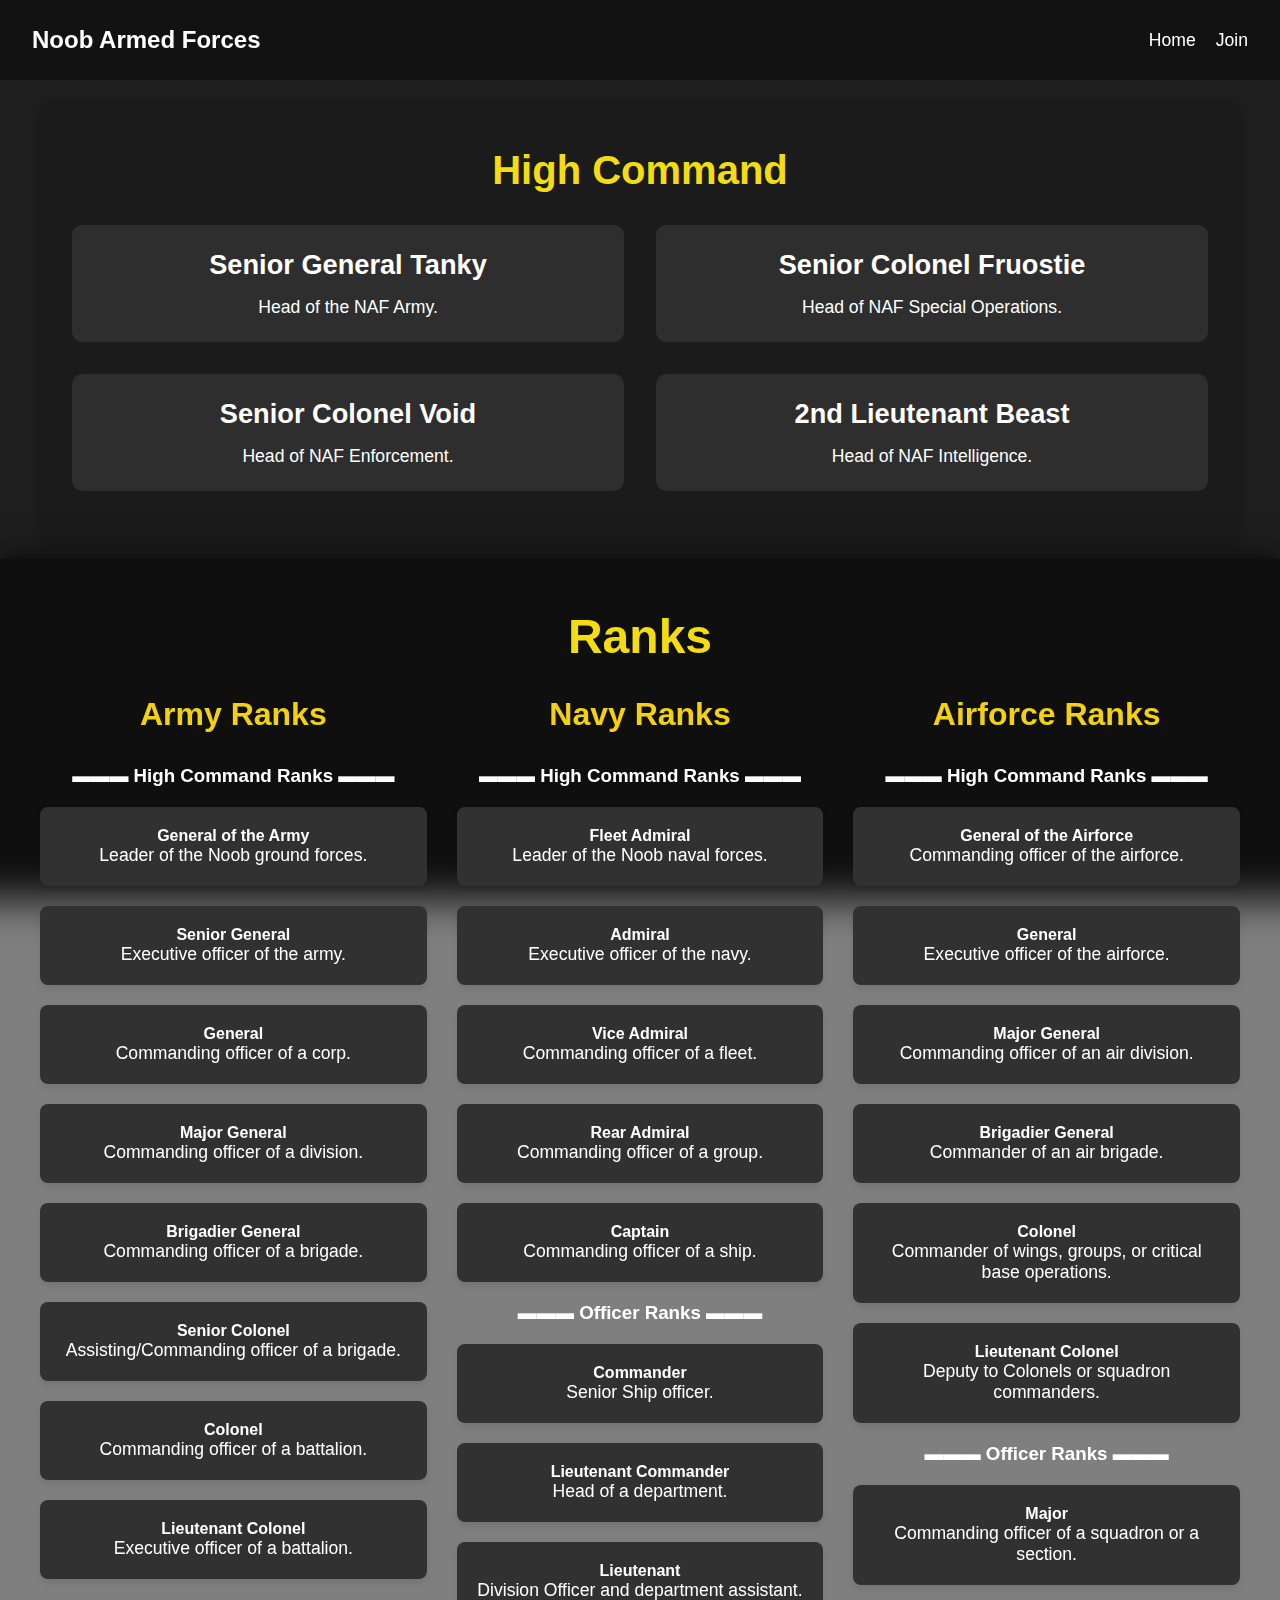
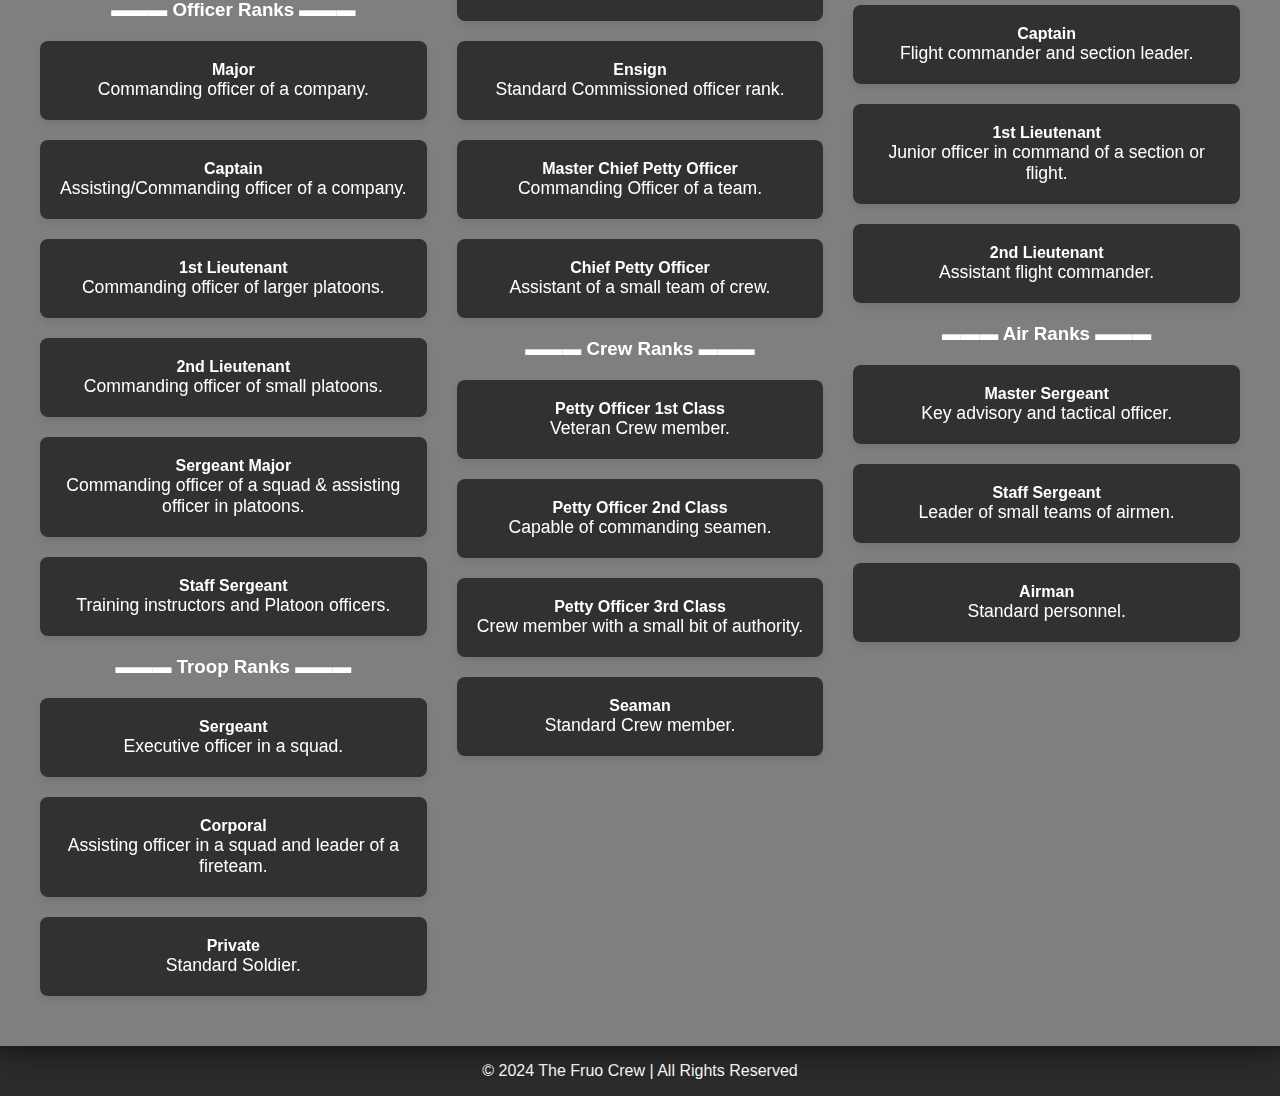
==== commit 11a8073b: "blur+shadow_ranks" ====
--- a/NAF/ranks/index.html
+++ b/NAF/ranks/index.html
@@ -44,6 +44,7 @@
         </div>
     </section>
 
+    <div class="blur">
     <!-- Ranks Section -->
     <section id="ranks" class="ranks">
         <h1>Ranks</h1>
@@ -270,12 +271,12 @@
             </div>            
         </div>
     </section>
-
+</div>
     <!-- Footer -->
     <footer>
-        <p>&copy; 2024 FruoCrew | All Rights Reserved</p>
+        <p>&copy; 2024 The Fruo Crew | All Rights Reserved</p>
     </footer>
 
     <script src="script.js"></script>
 </body>
-</html>
+</html>--- a/NAF/ranks/styles.css
+++ b/NAF/ranks/styles.css
@@ -99,6 +99,17 @@
 
 .cta-btn:hover {
     background-color: #e6c222;
+}
+
+.blur {
+    background-color: rgba(0, 0, 0, 0.089); /* Transparent background */
+    backdrop-filter: blur(20px); /* Adds a blur effect */
+    -webkit-backdrop-filter: blur(20px); /* Safari support */
+    background-size: cover; /* Ensures the image covers the entire section */
+    background-position: center; /* Centers the image */
+    background-repeat: no-repeat; /* Prevents the image from repeating */
+    color: white; /* Ensures text is visible (optional, depending on image) */
+    box-shadow: 0 0px 30px rgba(0, 0, 0, 0.781); /* Adds a drop shadow */
 }
 
 /* Ranks Section */
